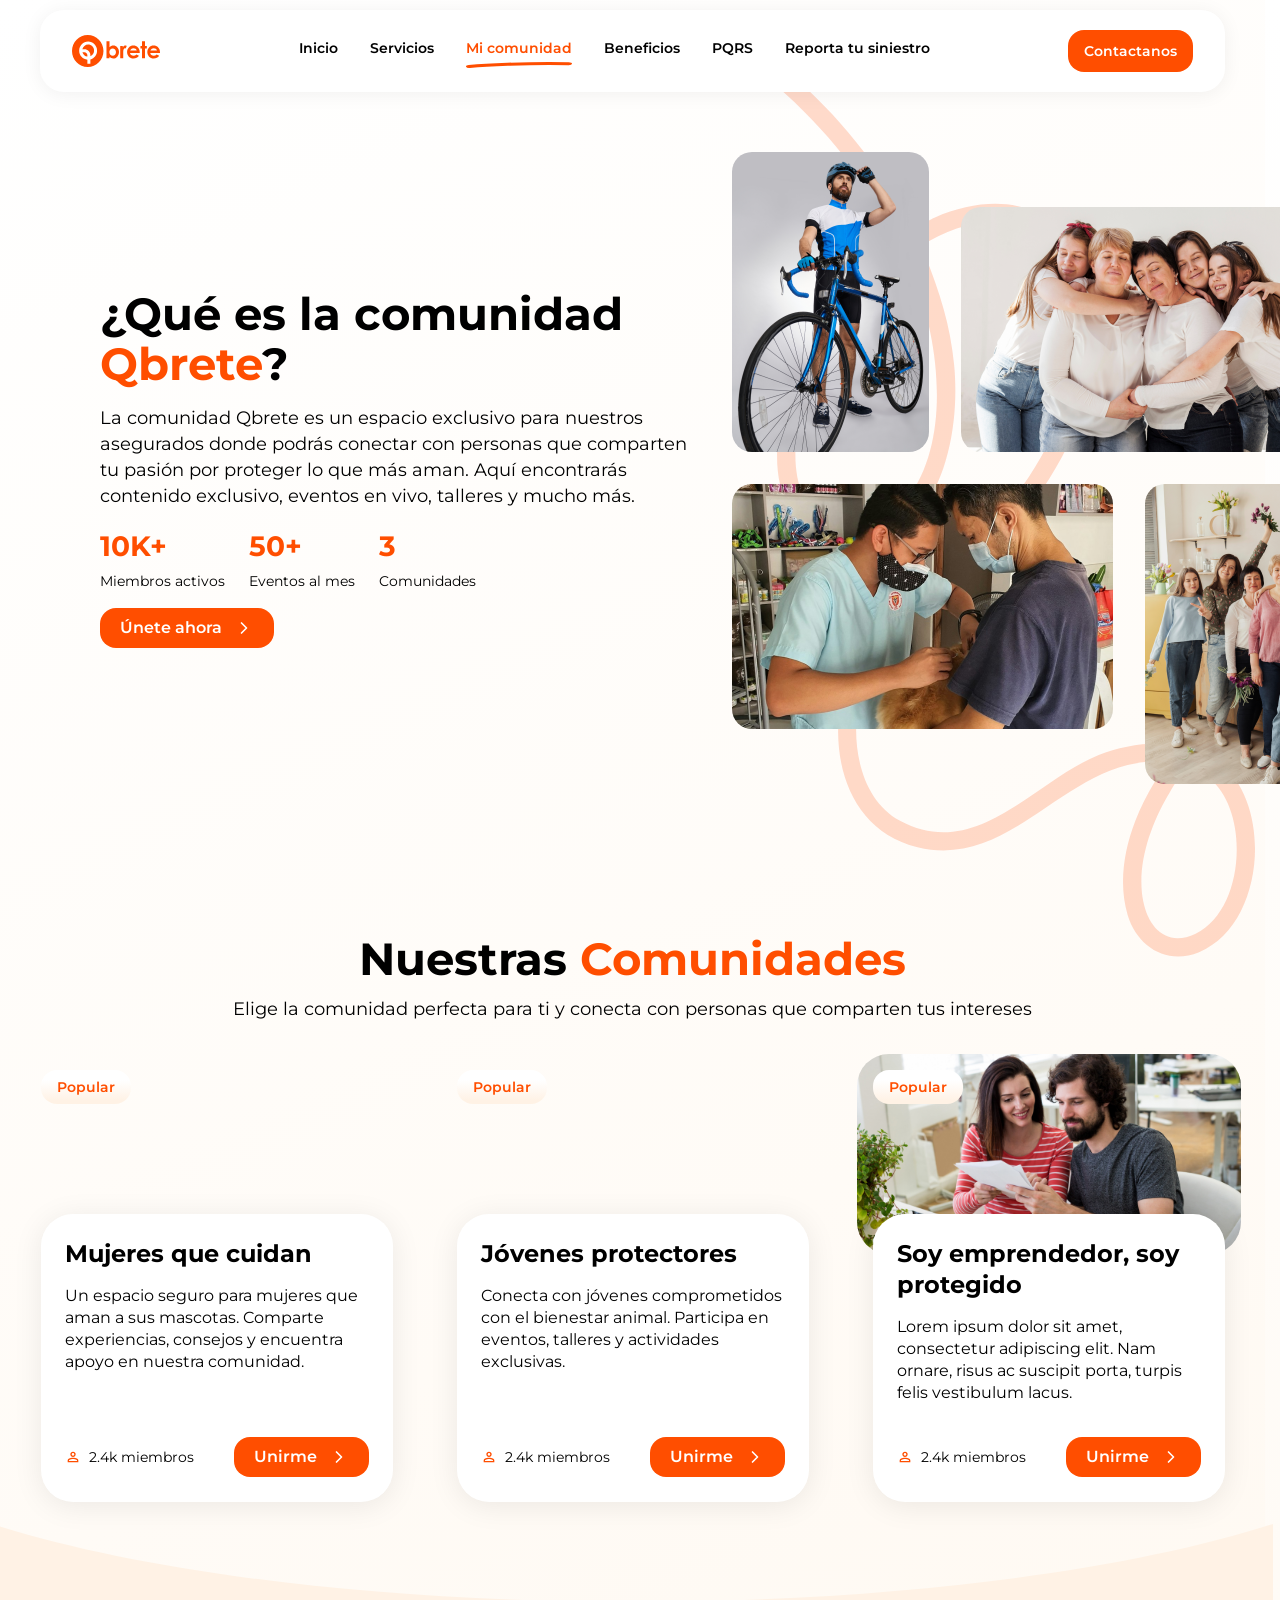
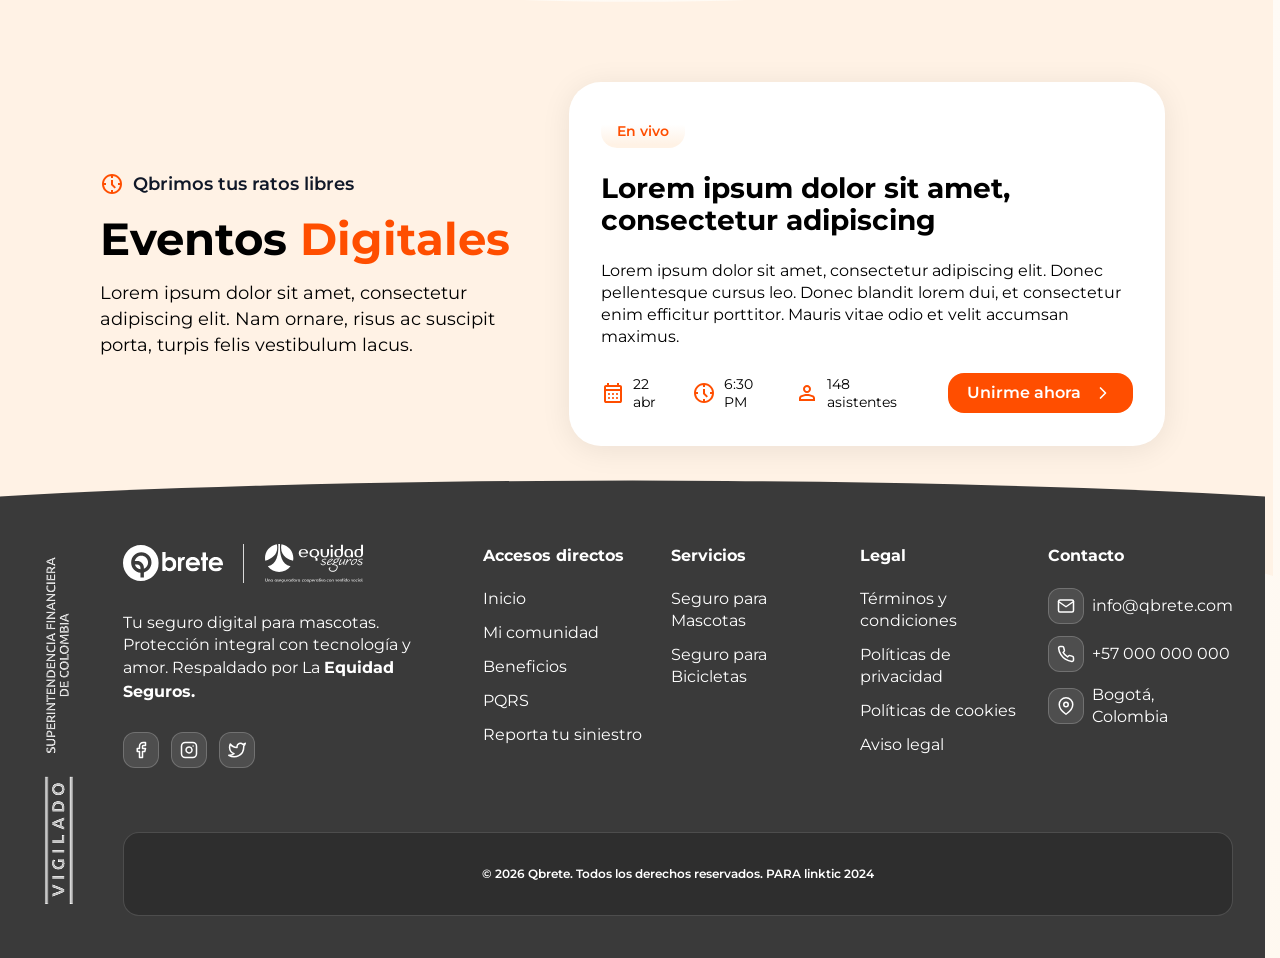
==== comunidad.html @ cbecc46e "Agrega landing Qbrete con componentes reutilizables - Páginas: index, servicios, comunidad con heade" ====
<!DOCTYPE html>
<html lang="es">

<head>
  <meta charset="UTF-8" />
  <meta name="viewport" content="width=device-width, initial-scale=1.0" />
  <title>Mi Comunidad - Qbrete</title>
  <link rel="preconnect" href="https://fonts.googleapis.com" />
  <link rel="preconnect" href="https://fonts.gstatic.com" crossorigin />
  <link
    href="https://fonts.googleapis.com/css2?family=Inter:wght@400;500;600;700&family=Montserrat:wght@400;500;600;700&display=swap"
    rel="stylesheet" />
  <style>
    *,
    *::before,
    *::after {
      margin: 0;
      padding: 0;
      box-sizing: border-box;
    }

    html { scroll-behavior: smooth; }

    body {
      font-family: 'Inter', sans-serif;
      background: linear-gradient(155deg, #ffffff 0%, #fff7ed 100%);
      min-height: 100vh;
      overflow-x: hidden;
    }

    /* ===== PAGE WRAPPER ===== */
    .page-wrapper {
      max-width: 1440px;
      margin: 0 auto;
      padding: 10px 100px;
      position: relative;
    }

    /* ===== DECORATIVE VECTOR ===== */
    .deco-vector {
      position: absolute;
      top: -10px;
      right: 10px;
      width: 479px;
      height: 885px;
      pointer-events: none;
      z-index: 0;
    }

    .deco-vector path {
      fill: #FF4E00;
      fill-opacity: 0.2;
    }

    /* ===== ABOUT SECTION ===== */
    .com-about {
      padding: 50px 0;
    }

    .com-about-inner {
      display: flex;
      align-items: center;
      gap: 44px;
    }

    .com-about-left {
      flex: 0 0 588px;
      display: flex;
      flex-direction: column;
      gap: 16px;
    }

    .com-about-left h1 {
      font-family: 'Century Gothic', 'Montserrat', sans-serif;
      font-size: 45px;
      font-weight: 700;
      line-height: 50px;
      color: #000;
    }

    .com-about-left .com-desc {
      font-family: 'Montserrat', sans-serif;
      font-size: 18px;
      font-weight: 400;
      line-height: 26px;
      color: #000;
    }

    .com-stats {
      display: flex;
      gap: 24px;
      align-items: center;
    }

    .com-stat {
      display: flex;
      flex-direction: column;
      gap: 4px;
    }

    .com-stat-number {
      font-family: 'Montserrat', sans-serif;
      font-size: 28px;
      font-weight: 700;
      line-height: 42px;
      color: #FF4E00;
    }

    .com-stat-label {
      font-family: 'Montserrat', sans-serif;
      font-size: 14px;
      font-weight: 400;
      line-height: 21px;
      color: #000;
    }

    .com-about-left .btn {
      width: fit-content;
    }

    .com-about-right {
      flex: 1;
      display: flex;
      flex-direction: column;
      gap: 32px;
    }

    .com-about-images {
      display: flex;
      flex-direction: column;
      gap: 32px;
    }

    .com-about-images-row {
      display: flex;
      gap: 32px;
      min-height: 300px;
    }

    /* Row 1: imagen horizontal (derecha) alineada abajo */
    .com-about-images-row:nth-child(1) {
      align-items: flex-end;
    }

    /* Row 2: imagen horizontal (izquierda) alineada arriba */
    .com-about-images-row:nth-child(2) {
      align-items: flex-start;
    }

    .com-about-images img {
      border-radius: 20px;
      object-fit: cover;
      display: block;
    }

    .com-about-images img.portrait {
      width: 197px;
      height: 300px;
    }

    .com-about-images img.landscape {
      width: 379px;
      height: 245px;
    }

    .com-about-images img.landscape-2 {
      width: 381px;
      height: 245px;
    }

    .com-about-images img.portrait-2 {
      width: 195px;
      height: 300px;
    }

    /* ===== ANIMACIÓN — com-about (Figma 574:3231) =====
       Entrada en cascada: texto → botón → imágenes en zig-zag.
       Scroll-triggered con IntersectionObserver; respeta prefers-reduced-motion. */
    .com-about-left h1,
    .com-about-left .com-desc,
    .com-about-left .com-stats,
    .com-about-left .com-stat,
    .com-about-left .btn,
    .com-about-images img {
      opacity: 0;
      transform: translateY(24px);
      transition: opacity 0.7s cubic-bezier(0.22, 1, 0.36, 1),
                  transform 0.7s cubic-bezier(0.22, 1, 0.36, 1);
      will-change: opacity, transform;
    }

    .com-stat-number {
      display: inline-block;
      transition: transform 0.3s cubic-bezier(0.34, 1.56, 0.64, 1);
    }

    .com-about.is-visible .com-stat-number.is-counting {
      transform: scale(1);
    }

    .com-about-left .com-stat:hover .com-stat-number {
      transform: scale(1.08);
    }

    .com-about-images img.portrait,
    .com-about-images img.portrait-2 {
      transform: translateY(24px) scale(0.96);
      transition: opacity 0.8s cubic-bezier(0.22, 1, 0.36, 1),
                  transform 0.8s cubic-bezier(0.22, 1, 0.36, 1);
    }

    .com-about-images img.landscape {
      transform: translateX(24px) translateY(12px);
    }

    .com-about-images img.landscape-2 {
      transform: translateX(-24px) translateY(12px);
    }

    .com-about.is-visible .com-about-left h1           { opacity: 1; transform: none; transition-delay: 0.05s; }
    .com-about.is-visible .com-about-left .com-desc    { opacity: 1; transform: none; transition-delay: 0.15s; }
    .com-about.is-visible .com-about-left .com-stats  { opacity: 1; transform: none; transition-delay: 0.30s; }
    .com-about.is-visible .com-about-left .com-stat:nth-child(1) { opacity: 1; transform: none; transition-delay: 0.35s; }
    .com-about.is-visible .com-about-left .com-stat:nth-child(2) { opacity: 1; transform: none; transition-delay: 0.45s; }
    .com-about.is-visible .com-about-left .com-stat:nth-child(3) { opacity: 1; transform: none; transition-delay: 0.55s; }
    .com-about.is-visible .com-about-left .btn        { opacity: 1; transform: none; transition-delay: 0.65s; }

    .com-about.is-visible .com-about-images img.portrait    { opacity: 1; transform: none; transition-delay: 0.30s; }
    .com-about.is-visible .com-about-images img.landscape   { opacity: 1; transform: none; transition-delay: 0.42s; }
    .com-about.is-visible .com-about-images img.landscape-2 { opacity: 1; transform: none; transition-delay: 0.54s; }
    .com-about.is-visible .com-about-images img.portrait-2  { opacity: 1; transform: none; transition-delay: 0.66s; }

    /* Hover sutil sobre las imágenes */
    .com-about-images img {
      transition-property: opacity, transform, box-shadow;
    }

    .com-about.is-visible .com-about-images img:hover {
      transform: translateY(-4px) scale(1.02);
      box-shadow: 0 12px 32px rgba(0, 0, 0, 0.12);
      transition-duration: 0.35s;
    }

    @media (prefers-reduced-motion: reduce) {
      .com-about-left h1,
      .com-about-left .com-desc,
      .com-about-left .com-stats,
      .com-about-left .com-stat,
      .com-about-left .btn,
      .com-about-images img {
        opacity: 1 !important;
        transform: none !important;
        transition: none !important;
      }
    }

    /* ===== COMMUNITIES SECTION ===== */
    .com-communities {
      margin-top: 100px;
    }

    .com-communities-header {
      text-align: center;
      display: flex;
      flex-direction: column;
      align-items: center;
      gap: 12px;
      margin-bottom: 32px;
    }

    .com-communities-header h2 {
      font-family: 'Century Gothic', 'Montserrat', sans-serif;
      font-size: 45px;
      font-weight: 700;
      line-height: 50px;
      color: #000;
    }

    .com-communities-header h2 span {
      display: inline-block;
    }

    .com-communities-header p {
      font-family: 'Montserrat', sans-serif;
      font-size: 18px;
      font-weight: 400;
      line-height: 26px;
      color: #000;
    }

    /* Animación de entrada — header de "Nuestras Comunidades" */
    .com-communities-header h2,
    .com-communities-header p {
      opacity: 0;
      transform: translateY(24px);
      transition:
        opacity 0.75s cubic-bezier(0.22, 1, 0.36, 1),
        transform 0.75s cubic-bezier(0.22, 1, 0.36, 1);
      will-change: opacity, transform;
    }

    .com-communities-header h2 span {
      opacity: 0;
      transform: translateY(8px);
      transition:
        opacity 0.6s cubic-bezier(0.22, 1, 0.36, 1) 0.25s,
        transform 0.6s cubic-bezier(0.22, 1, 0.36, 1) 0.25s;
    }

    .com-communities.is-visible .com-communities-header h2 {
      opacity: 1;
      transform: none;
      transition-delay: 0.05s;
    }

    .com-communities.is-visible .com-communities-header h2 span {
      opacity: 1;
      transform: none;
    }

    .com-communities.is-visible .com-communities-header p {
      opacity: 1;
      transform: none;
      transition-delay: 0.18s;
    }

    @media (prefers-reduced-motion: reduce) {
      .com-communities-header h2,
      .com-communities-header h2 span,
      .com-communities-header p {
        opacity: 1 !important;
        transform: none !important;
        transition: none !important;
      }
    }

    /* === Community Cards — Figma 574:3259 ===
       Card 384×448 con body blanco 352×288 superpuesto 40px sobre la imagen */
    .com-cards-grid {
      display: flex;
      gap: 32px;
      justify-content: center;
    }

    .com-card {
      width: 384px;
      height: 448px;
      display: flex;
      flex-direction: column;
      position: relative;
      opacity: 0;
      transform: translateY(24px);
      transition:
        opacity 0.7s cubic-bezier(0.22, 1, 0.36, 1),
        transform 0.7s cubic-bezier(0.22, 1, 0.36, 1),
        box-shadow 0.3s ease;
      will-change: opacity, transform;
    }

    .com-card.is-visible,
    .com-communities.is-visible .com-card {
      opacity: 1;
      transform: none;
    }

    /* Cascada: el header aparece primero (~0.05s–0.25s), luego las cards */
    .com-communities.is-visible .com-cards-grid > .com-card:nth-child(1) { transition-delay: 0.35s; }
    .com-communities.is-visible .com-cards-grid > .com-card:nth-child(2) { transition-delay: 0.47s; }
    .com-communities.is-visible .com-cards-grid > .com-card:nth-child(3) { transition-delay: 0.59s; }
    .com-communities.is-visible .com-cards-grid > .com-card:nth-child(4) { transition-delay: 0.71s; }

    .com-card:hover {
      transform: translateY(-6px);
      box-shadow: 0 12px 32px rgba(0, 0, 0, 0.10);
    }

    @media (prefers-reduced-motion: reduce) {
      .com-card {
        opacity: 1 !important;
        transform: none !important;
        transition: none !important;
      }
    }

    .com-card-image {
      width: 384px;
      height: 200px;
      border-radius: 32px;
      background-size: cover;
      background-position: center;
      padding: 16px;
      overflow: hidden;
    }

    .com-card-image-top {
      display: flex;
      justify-content: flex-start;
      align-items: flex-start;
    }

    .com-card-chip {
      padding: 8px 16px;
      background: linear-gradient(to top, #FFF2E5 10%, #fff 70%);
      border-radius: 16px;
      font-family: 'Montserrat', sans-serif;
      font-size: 14px;
      font-weight: 600;
      line-height: 18px;
      color: #FF4E00;
    }

    .com-card-body {
      width: 352px;
      height: 288px;
      margin: -40px auto 0;
      background: #fff;
      border-radius: 32px;
      padding: 24px;
      display: flex;
      flex-direction: column;
      gap: 32px;
      justify-content: space-between;
      box-shadow: 0 4px 30px rgba(0, 0, 0, 0.08);
      position: relative;
      z-index: 1;
    }

    .com-card-info {
      display: flex;
      flex-direction: column;
      gap: 16px;
    }

    .com-card-info h3 {
      font-family: 'Century Gothic', 'Montserrat', sans-serif;
      font-size: 24px;
      font-weight: 700;
      line-height: 31px;
      color: #000;
    }

    .com-card-info p {
      font-family: 'Montserrat', sans-serif;
      font-size: 16px;
      font-weight: 400;
      line-height: 22px;
      color: #000;
    }

    .com-card-footer {
      display: flex;
      justify-content: space-between;
      align-items: center;
      gap: 32px;
      height: 42px;
    }

    .com-card-members {
      display: flex;
      align-items: center;
      gap: 8px;
      font-family: 'Montserrat', sans-serif;
      font-size: 14px;
      font-weight: 400;
      color: #000;
    }

    .com-card-members svg {
      width: 18px;
      height: 18px;
      flex-shrink: 0;
    }

    /* ===== EVENTS / TESTIMONIALS ===== */
    .com-events {
      margin-top: 100px;
      position: relative;
      padding: 80px 0 0;
    }

    /* Sin espacio entre Eventos Digitales y Footer (Figma 574:3271 → 574:3307) */
    .footer-wrapper {
      margin-top: 0 !important;
    }

    /* Fondo curvo (lens shape) — Figma 574:3272 boolean subtract
       SVG inline con preserveAspectRatio="none": el path se estira para llenar
       el contenedor manteniendo los arcos cóncavos en top/bottom */
    .com-events-bg {
      position: absolute;
      top: -78px;
      left: 50%;
      transform: translateX(-50%);
      width: 100vw;
      height: calc(100% + 208px);
      display: block;
      z-index: 0;
      pointer-events: none;
    }

    .com-events-bg path {
      fill: #FFF2E5;
    }

    .com-events-inner {
      position: relative;
      z-index: 1;
      display: flex;
      gap: 48px;
      align-items: center;
    }

    .com-events-left {
      flex: 1;
      display: flex;
      flex-direction: column;
      gap: 16px;
    }

    .com-events-badge {
      display: inline-flex;
      align-items: center;
      gap: 9px;
      width: fit-content;
    }

    .com-events-badge svg,
    .com-events-badge img {
      width: 24px;
      height: 24px;
      display: block;
    }

    .com-events-badge span {
      font-family: 'Montserrat', sans-serif;
      font-size: 18px;
      font-weight: 600;
      line-height: 28px;
      color: #101828;
    }

    .com-events-left h2 {
      font-family: 'Century Gothic', 'Montserrat', sans-serif;
      font-size: 45px;
      font-weight: 700;
      line-height: 50px;
      color: #000;
    }

    .com-events-left p {
      font-family: 'Montserrat', sans-serif;
      font-size: 18px;
      font-weight: 400;
      line-height: 26px;
      color: #000;
    }

    .com-events-right {
      flex: 1;
      display: flex;
      justify-content: center;
    }

    .com-event-card {
      width: 596px;
      background: #fff;
      border-radius: 32px;
      padding: 32px;
      display: flex;
      flex-direction: column;
      gap: 24px;
      box-shadow: 0 4px 30px rgba(0, 0, 0, 0.08);
    }

    .com-event-chip {
      display: inline-flex;
      padding: 8px 16px;
      background: linear-gradient(to top, #FFF2E5 10%, #fff 70%);
      border-radius: 16px;
      font-family: 'Montserrat', sans-serif;
      font-size: 14px;
      font-weight: 600;
      color: #FF4E00;
      width: fit-content;
    }

    .com-event-card h3 {
      font-family: 'Montserrat', sans-serif;
      font-size: 28px;
      font-weight: 700;
      line-height: 32px;
      color: #000;
      margin: 0;
    }

    .com-event-card > p {
      font-family: 'Montserrat', sans-serif;
      font-size: 16px;
      font-weight: 400;
      line-height: 22px;
      color: #000;
    }

    .com-event-footer {
      display: flex;
      justify-content: space-between;
      align-items: center;
      gap: 24px;
      height: 42px;
    }

    .com-event-meta {
      display: flex;
      gap: 16px;
      align-items: center;
    }

    .com-event-meta-item {
      display: flex;
      align-items: center;
      gap: 8px;
      font-family: 'Montserrat', sans-serif;
      font-size: 14px;
      font-weight: 400;
      line-height: 18px;
      color: #000;
    }

    .com-event-meta-item svg,
    .com-event-meta-item img {
      width: 24px;
      height: 24px;
      flex-shrink: 0;
      display: block;
    }

    /* ===== RESPONSIVE ===== */
    @media (max-width: 1023px) {
      .page-wrapper { padding: 10px 40px; }

      .com-about-inner {
        flex-direction: column;
        gap: 40px;
      }

      .com-about-left {
        flex: none;
        width: 100%;
      }

      .com-about-left h1 {
        font-size: 36px;
        line-height: 42px;
      }

      .com-about-images img.portrait,
      .com-about-images img.landscape,
      .com-about-images img.landscape-2,
      .com-about-images img.portrait-2 {
        width: auto;
        flex: 1;
        min-width: 0;
      }

      .com-cards-grid {
        flex-wrap: wrap;
      }

      .com-card {
        width: calc(50% - 16px);
      }

      .com-events-inner {
        flex-direction: column;
      }

      .com-event-card { width: 100%; }
    }

    @media (max-width: 767px) {
      .page-wrapper { padding: 10px 16px; }

      .deco-vector { display: none; }

      .com-about-left h1 {
        font-size: 28px;
        line-height: 34px;
      }

      .com-about-left .com-desc {
        font-size: 16px;
        line-height: 24px;
      }

      .com-about-images-row {
        flex-direction: column;
      }

      .com-about-images img.portrait,
      .com-about-images img.landscape,
      .com-about-images img.landscape-2,
      .com-about-images img.portrait-2 {
        width: 100%;
        height: auto;
      }

      .com-stats { flex-direction: column; align-items: flex-start; gap: 16px; }

      .com-communities-header h2 {
        font-size: 28px;
        line-height: 34px;
      }

      .com-cards-grid {
        flex-direction: column;
      }

      .com-card { width: 100%; }

      .com-events { padding: 40px 0; }

      .com-events-left h2 {
        font-size: 28px;
        line-height: 34px;
      }

      .com-event-card h3 {
        font-size: 22px;
        line-height: 28px;
      }

      .com-event-meta {
        flex-direction: column;
        gap: 12px;
        align-items: flex-start;
      }

      .com-event-footer {
        flex-direction: column;
        gap: 16px;
        align-items: flex-start;
      }
    }
  </style>
  <link rel="stylesheet" href="assets/css/header.css" />
  <link rel="stylesheet" href="assets/css/button.css" />
  <link rel="stylesheet" href="assets/css/community-card.css" />
  <link rel="stylesheet" href="assets/css/footer.css" />
</head>

<body>
  <!-- HEADER (global component) -->
  <div id="header-root"></div>
  <script src="assets/js/header.js"></script>

  <div class="page-wrapper">
    <img src="assets/images/decorative/deco-right.svg" class="deco-vector" alt="" aria-hidden="true" />

    <!-- ABOUT SECTION -->
    <section class="com-about">
      <div class="com-about-inner">
        <div class="com-about-left">
          <h1>¿Qué es la comunidad <span style="color:#FF4E00">Qbrete</span>?</h1>
          <p class="com-desc">La comunidad Qbrete es un espacio exclusivo para nuestros asegurados donde podrás conectar con personas que comparten tu pasión por proteger lo que más aman. Aquí encontrarás contenido exclusivo, eventos en vivo, talleres y mucho más.</p>
          <div class="com-stats">
            <div class="com-stat">
              <span class="com-stat-number">10K+</span>
              <span class="com-stat-label">Miembros activos</span>
            </div>
            <div class="com-stat">
              <span class="com-stat-number">50+</span>
              <span class="com-stat-label">Eventos al mes</span>
            </div>
            <div class="com-stat">
              <span class="com-stat-number">3</span>
              <span class="com-stat-label">Comunidades</span>
            </div>
          </div>
          <a href="#" class="btn btn--primary">Únete ahora <svg width="20" height="20" viewBox="0 0 20 20" fill="none"><path d="M7.5 15L12.5 10L7.5 5" stroke="currentColor" stroke-width="1.667" stroke-linecap="round" stroke-linejoin="round"/></svg></a>
        </div>
        <div class="com-about-right">
          <div class="com-about-images">
            <div class="com-about-images-row">
              <img src="assets/images/community/community-1.png" alt="Comunidad Qbrete" class="portrait" />
              <img src="assets/images/community/community-2.png" alt="Comunidad Qbrete" class="landscape" />
            </div>
            <div class="com-about-images-row">
              <img src="assets/images/community/community-3.png" alt="Comunidad Qbrete" class="landscape-2" />
              <img src="assets/images/community/community-4.png" alt="Comunidad Qbrete" class="portrait-2" />
            </div>
          </div>
        </div>
      </div>
    </section>

    <!-- NUESTRAS COMUNIDADES -->
    <section class="com-communities">
      <div class="com-communities-header">
        <h2>Nuestras <span style="color:#FF4E00">Comunidades</span></h2>
        <p>Elige la comunidad perfecta para ti y conecta con personas que comparten tus intereses</p>
      </div>
      <div class="com-cards-grid">
        <div class="com-card">
          <div class="com-card-image" style="background-image: url('assets/images/community/community-mujeres.png')">
            <div class="com-card-image-top">
              <span class="com-card-chip">Popular</span>
            </div>
          </div>
          <div class="com-card-body">
            <div class="com-card-info">
              <h3>Mujeres que cuidan</h3>
              <p>Un espacio seguro para mujeres que aman a sus mascotas. Comparte experiencias, consejos y encuentra apoyo en nuestra comunidad.</p>
            </div>
            <div class="com-card-footer">
              <span class="com-card-members"><svg width="24" height="24" viewBox="0 0 24 24" fill="none"><path d="M17 21v-2a4 4 0 00-4-4H5a4 4 0 00-4 4v2" stroke="#000" stroke-width="2" stroke-linecap="round" stroke-linejoin="round"/><circle cx="9" cy="7" r="4" stroke="#000" stroke-width="2"/><path d="M23 21v-2a4 4 0 00-3-3.87" stroke="#000" stroke-width="2" stroke-linecap="round" stroke-linejoin="round"/><path d="M16 3.13a4 4 0 010 7.75" stroke="#000" stroke-width="2" stroke-linecap="round" stroke-linejoin="round"/></svg>2.4k miembros</span>
              <a href="#" class="btn btn--primary">Unirme <svg width="20" height="20" viewBox="0 0 20 20" fill="none"><path d="M7.5 15L12.5 10L7.5 5" stroke="currentColor" stroke-width="1.667" stroke-linecap="round" stroke-linejoin="round"/></svg></a>
            </div>
          </div>
        </div>
        <div class="com-card">
          <div class="com-card-image" style="background-image: url('assets/images/community/community-jovenes.png')">
            <div class="com-card-image-top">
              <span class="com-card-chip">Popular</span>
            </div>
          </div>
          <div class="com-card-body">
            <div class="com-card-info">
              <h3>Jóvenes sobre ruedas</h3>
              <p>Lorem ipsum dolor sit amet, consectetur adipiscing elit. Nam ornare, risus ac suscipit porta, turpis felis vestibulum lacus.</p>
            </div>
            <div class="com-card-footer">
              <span class="com-card-members"><svg width="24" height="24" viewBox="0 0 24 24" fill="none"><path d="M17 21v-2a4 4 0 00-4-4H5a4 4 0 00-4 4v2" stroke="#000" stroke-width="2" stroke-linecap="round" stroke-linejoin="round"/><circle cx="9" cy="7" r="4" stroke="#000" stroke-width="2"/><path d="M23 21v-2a4 4 0 00-3-3.87" stroke="#000" stroke-width="2" stroke-linecap="round" stroke-linejoin="round"/><path d="M16 3.13a4 4 0 010 7.75" stroke="#000" stroke-width="2" stroke-linecap="round" stroke-linejoin="round"/></svg>2.4k miembros</span>
              <a href="#" class="btn btn--primary">Unirme <svg width="20" height="20" viewBox="0 0 20 20" fill="none"><path d="M7.5 15L12.5 10L7.5 5" stroke="currentColor" stroke-width="1.667" stroke-linecap="round" stroke-linejoin="round"/></svg></a>
            </div>
          </div>
        </div>
        <div class="com-card">
          <div class="com-card-image" style="background-image: url('assets/images/community/community-emprendedor.png')">
            <div class="com-card-image-top">
              <span class="com-card-chip">Popular</span>
            </div>
          </div>
          <div class="com-card-body">
            <div class="com-card-info">
              <h3>Soy emprendedor, soy protegido</h3>
              <p>Lorem ipsum dolor sit amet, consectetur adipiscing elit. Nam ornare, risus ac suscipit porta, turpis felis vestibulum lacus.</p>
            </div>
            <div class="com-card-footer">
              <span class="com-card-members"><svg width="24" height="24" viewBox="0 0 24 24" fill="none"><path d="M17 21v-2a4 4 0 00-4-4H5a4 4 0 00-4 4v2" stroke="#000" stroke-width="2" stroke-linecap="round" stroke-linejoin="round"/><circle cx="9" cy="7" r="4" stroke="#000" stroke-width="2"/><path d="M23 21v-2a4 4 0 00-3-3.87" stroke="#000" stroke-width="2" stroke-linecap="round" stroke-linejoin="round"/><path d="M16 3.13a4 4 0 010 7.75" stroke="#000" stroke-width="2" stroke-linecap="round" stroke-linejoin="round"/></svg>2.4k miembros</span>
              <a href="#" class="btn btn--primary">Unirme <svg width="20" height="20" viewBox="0 0 20 20" fill="none"><path d="M7.5 15L12.5 10L7.5 5" stroke="currentColor" stroke-width="1.667" stroke-linecap="round" stroke-linejoin="round"/></svg></a>
            </div>
          </div>
        </div>
      </div>
    </section>

    <!-- EVENTOS DIGITALES -->
    <section class="com-events">
      <svg class="com-events-bg" viewBox="0 0 1440 732" preserveAspectRatio="none" aria-hidden="true">
        <path d="M1440 732.001C1273.94 678.879 1013 644.643 719.551 644.643C426.632 644.643 166.097 678.756 0 731.714V0.286133C166.097 53.2442 426.631 87.3584 719.551 87.3584C1013 87.3584 1273.94 53.1217 1440 0V732.001Z" fill="#FFF2E5"/>
      </svg>
      <div class="com-events-inner">
        <div class="com-events-left">
          <div class="com-events-badge">
            <img src="assets/images/community/badge-icon.svg" alt="" />
            <span>Qbrimos tus ratos libres</span>
          </div>
          <h2>Eventos <span style="color:#FF4E00">Digitales</span></h2>
          <p>Lorem ipsum dolor sit amet, consectetur adipiscing elit. Nam ornare, risus ac suscipit porta, turpis felis vestibulum lacus.</p>
        </div>
        <div class="com-events-right">
          <div class="com-event-card">
            <span class="com-event-chip">En vivo</span>
            <h3>Lorem ipsum dolor sit amet, consectetur adipiscing</h3>
            <p>Lorem ipsum dolor sit amet, consectetur adipiscing elit. Donec pellentesque cursus leo. Donec blandit lorem dui, et consectetur enim efficitur porttitor. Mauris vitae odio et velit accumsan maximus.</p>
            <div class="com-event-footer">
              <div class="com-event-meta">
                <div class="com-event-meta-item">
                  <img src="assets/images/community/icon-date.svg" alt="" />
                  <span>22 abr</span>
                </div>
                <div class="com-event-meta-item">
                  <img src="assets/images/community/icon-time.svg" alt="" />
                  <span>6:30 PM</span>
                </div>
                <div class="com-event-meta-item">
                  <img src="assets/images/community/icon-attendance.svg" alt="" />
                  <span>148 asistentes</span>
                </div>
              </div>
              <a href="#" class="btn btn--primary">Unirme ahora <svg width="20" height="20" viewBox="0 0 20 20" fill="none"><path d="M7.5 15L12.5 10L7.5 5" stroke="currentColor" stroke-width="1.667" stroke-linecap="round" stroke-linejoin="round"/></svg></a>
            </div>
          </div>
        </div>
      </div>
    </section>

  </div>

  <!-- FOOTER -->
  <div class="footer-wrapper">
    <svg class="footer-curve" viewBox="0 0 1440 100" preserveAspectRatio="none" fill="#3A3A3A">
      <ellipse cx="720" cy="100" rx="1089" ry="72" />
    </svg>
    <footer class="footer">
      <div class="footer-inner">
        <div class="footer-vigilado">
          <img src="assets/images/footer/vigilado.png" alt="Vigilado Superintendencia Financiera" />
        </div>
        <div class="footer-top">
          <div class="footer-brand">
            <div class="brand-logos">
              <img src="assets/logos/logo-qbrete-white.svg" alt="Qbrete" class="brand-logo" />
              <span class="brand-divider" aria-hidden="true"></span>
              <img src="assets/images/footer/capa-1.svg" alt="La Equidad Seguros" class="brand-logo-partner" />
            </div>
            <p class="brand-desc">Tu seguro digital para mascotas. Protección integral con tecnología y amor. Respaldado por La <strong>Equidad Seguros.</strong></p>
            <div class="footer-socials">
              <a href="#" class="footer-social" aria-label="Facebook"><svg viewBox="0 0 24 24" fill="none" stroke="currentColor" stroke-width="2" stroke-linecap="round" stroke-linejoin="round"><path d="M18 2h-3a5 5 0 0 0-5 5v3H7v4h3v8h4v-8h3l1-4h-4V7a1 1 0 0 1 1-1h3z" /></svg></a>
              <a href="#" class="footer-social" aria-label="Instagram"><svg viewBox="0 0 24 24" fill="none" stroke="currentColor" stroke-width="2" stroke-linecap="round" stroke-linejoin="round"><rect x="2" y="2" width="20" height="20" rx="5" /><path d="M16 11.37A4 4 0 1 1 12.63 8 4 4 0 0 1 16 11.37z" /><line x1="17.5" y1="6.5" x2="17.51" y2="6.5" /></svg></a>
              <a href="#" class="footer-social" aria-label="Twitter"><svg viewBox="0 0 24 24" fill="none" stroke="currentColor" stroke-width="2" stroke-linecap="round" stroke-linejoin="round"><path d="M23 3a10.9 10.9 0 0 1-3.14 1.53 4.48 4.48 0 0 0-7.86 3v1A10.66 10.66 0 0 1 3 4s-4 9 5 13a11.64 11.64 0 0 1-7 2c9 5 20 0 20-11.5a4.5 4.5 0 0 0-.08-.83A7.72 7.72 0 0 0 23 3z" /></svg></a>
            </div>
          </div>
          <div class="footer-columns">
            <div class="footer-col">
              <div class="col-title">Accesos directos</div>
              <div class="col-links">
                <a href="index.html" class="col-link">Inicio</a>
                <a href="comunidad.html" class="col-link">Mi comunidad</a>
                <a href="#" class="col-link">Beneficios</a>
                <a href="#" class="col-link">PQRS</a>
                <a href="#" class="col-link">Reporta tu siniestro</a>
              </div>
            </div>
            <div class="footer-col">
              <div class="col-title">Servicios</div>
              <div class="col-links">
                <a href="servicios.html" class="col-link">Seguro para Mascotas</a>
                <a href="servicios.html" class="col-link">Seguro para Bicicletas</a>
              </div>
            </div>
            <div class="footer-col">
              <div class="col-title">Legal</div>
              <div class="col-links">
                <a href="#" class="col-link">Términos y condiciones</a>
                <a href="#" class="col-link">Políticas de privacidad</a>
                <a href="#" class="col-link">Políticas de cookies</a>
                <a href="#" class="col-link">Aviso legal</a>
              </div>
            </div>
            <div class="footer-col">
              <div class="col-title">Contacto</div>
              <div class="col-links">
                <div class="footer-contact-item">
                  <div class="footer-contact-icon"><svg viewBox="0 0 24 24" fill="none" stroke="#fff" stroke-width="2" stroke-linecap="round" stroke-linejoin="round"><path d="M4 4h16c1.1 0 2 .9 2 2v12c0 1.1-.9 2-2 2H4c-1.1 0-2-.9-2-2V6c0-1.1.9-2 2-2z" /><polyline points="22,6 12,13 2,6" /></svg></div>
                  <a href="mailto:info@qbrete.com" class="col-link">info@qbrete.com</a>
                </div>
                <div class="footer-contact-item">
                  <div class="footer-contact-icon"><svg viewBox="0 0 24 24" fill="none" stroke="#fff" stroke-width="2" stroke-linecap="round" stroke-linejoin="round"><path d="M22 16.92v3a2 2 0 0 1-2.18 2 19.79 19.79 0 0 1-8.63-3.07 19.5 19.5 0 0 1-6-6 19.79 19.79 0 0 1-3.07-8.67A2 2 0 0 1 4.11 2h3a2 2 0 0 1 2 1.72 12.84 12.84 0 0 0 .7 2.81 2 2 0 0 1-.45 2.11L8.09 9.91a16 16 0 0 0 6 6l1.27-1.27a2 2 0 0 1 2.11-.45 12.84 12.84 0 0 0 2.81.7A2 2 0 0 1 22 16.92z" /></svg></div>
                  <a href="tel:+570000000000" class="col-link">+57 000 000 000</a>
                </div>
                <div class="footer-contact-item">
                  <div class="footer-contact-icon"><svg viewBox="0 0 24 24" fill="none" stroke="#fff" stroke-width="2" stroke-linecap="round" stroke-linejoin="round"><path d="M21 10c0 7-9 13-9 13s-9-6-9-13a9 9 0 0 1 18 0z" /><circle cx="12" cy="10" r="3" /></svg></div>
                  <span class="col-link">Bogotá, Colombia</span>
                </div>
              </div>
            </div>
          </div>
        </div>
        <div class="footer-bottom">
          <p class="footer-copyright">&copy; 2026 Qbrete. Todos los derechos reservados. PARA linktic 2024</p>
        </div>
      </div>
    </footer>
  </div>
  <script src="assets/js/community-card.js"></script>
  <script>
    // Render de Community Cards desde datos (Figma 574:3259)
    if (window.CommunityCard) {
      CommunityCard.render('.com-cards-grid', [
        {
          image: 'assets/images/community/community-mujeres.png',
          title: 'Mujeres que cuidan',
          description: 'Un espacio seguro para mujeres que aman a sus mascotas. Comparte experiencias, consejos y encuentra apoyo en nuestra comunidad.',
          chip: 'Popular',
          members: '2.4k miembros',
          ctaLabel: 'Unirme',
          ctaHref: '#'
        },
        {
          image: 'assets/images/community/community-jovenes.png',
          title: 'Jóvenes protectores',
          description: 'Conecta con jóvenes comprometidos con el bienestar animal. Participa en eventos, talleres y actividades exclusivas.',
          chip: 'Popular',
          members: '2.4k miembros',
          ctaLabel: 'Unirme',
          ctaHref: '#'
        },
        {
          image: 'assets/images/community/community-emprendedor.png',
          title: 'Soy emprendedor, soy protegido',
          description: 'Lorem ipsum dolor sit amet, consectetur adipiscing elit. Nam ornare, risus ac suscipit porta, turpis felis vestibulum lacus.',
          chip: 'Popular',
          members: '2.4k miembros',
          ctaLabel: 'Unirme',
          ctaHref: '#'
        }
      ]);
    }
  </script>
  <script src="assets/js/main.js"></script>
  <script>
    // Animación de entrada para la sección "¿Qué es la comunidad Qbrete?"
    (function () {
      var section = document.querySelector('.com-about');
      if (!section) return;
      if (window.matchMedia('(prefers-reduced-motion: reduce)').matches) {
        section.classList.add('is-visible');
        return;
      }
      var io = new IntersectionObserver(function (entries) {
        entries.forEach(function (e) {
          if (e.isIntersecting) {
            section.classList.add('is-visible');
            startCountUp();
            io.unobserve(section);
          }
        });
      }, { threshold: 0.2, rootMargin: '0px 0px -80px 0px' });
      io.observe(section);

      function startCountUp() {
        var nums = section.querySelectorAll('.com-stat-number');
        nums.forEach(function (el, i) {
          var text = el.textContent.trim();
          var match = text.match(/^(\d+)(.*)$/);
          if (!match) return;
          var target = parseInt(match[1], 10);
          var suffix = match[2];
          var duration = 1400;
          var delay = 550 + i * 100;
          setTimeout(function () {
            var start = performance.now();
            el.classList.add('is-counting');
            function tick(now) {
              var t = Math.min((now - start) / duration, 1);
              var eased = 1 - Math.pow(1 - t, 3);
              el.textContent = Math.round(eased * target) + suffix;
              if (t < 1) requestAnimationFrame(tick);
              else el.textContent = target + suffix;
            }
            requestAnimationFrame(tick);
          }, delay);
        });
      }
    })();

    // Reveal del header + cards de "Nuestras Comunidades"
    (function () {
      var comSection = document.querySelector('.com-communities');
      var grid = document.querySelector('.com-cards-grid');
      if (!comSection) return;

      function revealCards() {
        if (!grid) return;
        grid.querySelectorAll('.community-card, .com-card').forEach(function (card) {
          card.classList.add('is-visible');
        });
      }

      if (window.matchMedia('(prefers-reduced-motion: reduce)').matches) {
        comSection.classList.add('is-visible');
        revealCards();
        return;
      }

      var sectionObs = new IntersectionObserver(function (entries) {
        entries.forEach(function (e) {
          if (e.isIntersecting) {
            comSection.classList.add('is-visible');
            // Asegura que las cards tengan is-visible (por si se renderizan después)
            setTimeout(revealCards, 50);
            sectionObs.unobserve(comSection);
          }
        });
      }, { threshold: 0.15, rootMargin: '0px 0px -60px 0px' });
      sectionObs.observe(comSection);

      // Si las cards se generan dinámicamente después de que la sección ya es visible
      if (grid) {
        var mo = new MutationObserver(function () {
          if (comSection.classList.contains('is-visible')) {
            revealCards();
          }
        });
        mo.observe(grid, { childList: true });
      }
    })();

  </script>
</body>

</html>
---- assets/css/header.css ----
/* ===== HEADER — Componente transversal ===== */
/* Selectores con #header-root para alta especificidad y aislamiento total */

html {
  scrollbar-gutter: stable;
}

#header-root {
  position: sticky;
  top: 0;
  z-index: 100;
  padding: 10px 80px 0;
  max-width: 1440px;
  margin: 0 auto;
  width: 100%;
  box-sizing: border-box;
  font-size: 16px;
  line-height: 1.4;
}

#header-root .header {
  display: flex;
  align-items: center;
  justify-content: space-between;
  background: #ffffff;
  border-radius: 24px;
  padding: 0 32px;
  height: 82px;
  max-height: 82px;
  overflow: hidden;
  box-shadow: 0 2px 20px rgba(0, 0, 0, 0.06);
  transition: height 0.3s ease, max-height 0.3s ease, box-shadow 0.3s ease, background 0.3s ease;
  font-family: 'Montserrat', sans-serif;
  font-size: 16px;
  line-height: 1.4;
  box-sizing: border-box;
}

/* Scroll state — glassmorphism, same height */
#header-root .header.is-scrolled {
  background: rgba(255, 255, 255, 0.92);
  backdrop-filter: blur(20px);
  -webkit-backdrop-filter: blur(20px);
  box-shadow: 0 4px 24px rgba(0, 0, 0, 0.10);
}

/* Logo */
#header-root .header .logo {
  flex-shrink: 0;
  display: flex;
  align-items: center;
}

#header-root .header .logo img {
  width: 88px;
  height: 32px;
  display: block;
}

/* Navigation */
#header-root .header nav {
  flex: 1;
  display: flex;
  justify-content: center;
  align-items: center;
  margin: 0 24px;
  overflow: hidden;
}

#header-root .header nav .nav-links {
  display: inline-flex;
  align-items: center;
  gap: 32px;
  padding: 14px 24px 8px;
}

#header-root .header nav a {
  font-family: 'Montserrat', sans-serif;
  font-size: 16px;
  font-weight: 600;
  line-height: 1.2;
  color: #000;
  text-decoration: none;
  white-space: nowrap;
  flex-shrink: 0;
  transition: color 0.2s ease;
}

#header-root .header nav a .nav-label {
  position: relative;
  display: inline-block;
  padding-bottom: 11px;
}

#header-root .header nav a .nav-label .nav-underline {
  position: absolute;
  left: 0;
  bottom: 0;
  width: 100%;
  height: 6px;
  overflow: visible;
}

#header-root .header nav a .nav-label .nav-underline path {
  stroke-dasharray: 60;
  stroke-dashoffset: 60;
  transition: stroke-dashoffset 0.5s cubic-bezier(0.42, 0, 0.58, 1);
}

#header-root .header nav a:hover .nav-label .nav-underline path,
#header-root .header nav a.active .nav-label .nav-underline path {
  stroke-dashoffset: 0;
}

#header-root .header nav a.active {
  color: #FF4E00;
}

#header-root .header nav a:hover {
  color: #FF4E00;
}

/* CTA Button — header layout overrides (base styles come from button.css) */
#header-root .header .btn {
  flex-shrink: 0;
  min-width: 98px;
  height: 42px;
  padding: 0 20px;
  line-height: 1;
  white-space: nowrap;
}

/* Hamburger button */
#header-root .hamburger-btn {
  display: none;
  width: 44px;
  height: 44px;
  align-items: center;
  justify-content: center;
  background: none;
  border: none;
  cursor: pointer;
  padding: 0;
  z-index: 101;
  flex-shrink: 0;
}

/* ---- Mobile Nav Overlay ---- */
#header-root .mobile-nav {
  position: fixed;
  top: 0;
  left: 0;
  right: 0;
  bottom: 0;
  background: rgba(255, 255, 255, 0.98);
  backdrop-filter: blur(12px);
  -webkit-backdrop-filter: blur(12px);
  z-index: 200;
  display: flex;
  flex-direction: column;
  align-items: center;
  justify-content: center;
  gap: 28px;
  transform: translateY(-100%);
  transition: transform 0.4s cubic-bezier(0.16, 1, 0.3, 1);
  visibility: hidden;
  overflow: auto;
}

#header-root .mobile-nav.is-open {
  transform: translateY(0);
  visibility: visible;
}

#header-root .mobile-nav a {
  font-family: 'Montserrat', sans-serif;
  font-size: 22px;
  font-weight: 600;
  color: #000;
  text-decoration: none;
  transition: color 0.2s;
  white-space: nowrap;
}

#header-root .mobile-nav a:hover {
  color: #FF4E00;
}

#header-root .mobile-nav a.active {
  color: #FF4E00;
}

#header-root .mobile-nav .btn {
  margin-top: 12px;
  font-size: 18px;
  padding: 0 32px;
  height: 48px;
}

#header-root .mobile-nav-close {
  position: absolute;
  top: 20px;
  right: 20px;
  width: 44px;
  height: 44px;
  display: flex;
  align-items: center;
  justify-content: center;
  background: none;
  border: none;
  cursor: pointer;
}

/* ==============================
   Responsive Breakpoints
   ============================== */

/* Large desktop → standard desktop (≤1439px) */
@media (max-width: 1439px) {
  #header-root {
    padding: 10px 40px 0;
  }

  #header-root .header nav {
    gap: 20px;
    margin: 0 16px;
  }

  #header-root .header nav a {
    font-size: 14px;
  }

  #header-root .header .btn {
    font-size: 14px;
    padding: 0 16px;
  }
}

/* Intermediate — cramped range (≤1199px) */
@media (max-width: 1199px) {
  #header-root {
    padding: 10px 28px 0;
  }

  #header-root .header {
    padding: 0 24px;
  }

  #header-root .header nav {
    gap: 12px;
    margin: 0 12px;
  }

  #header-root .header nav a {
    font-size: 13px;
  }

  #header-root .header .btn {
    font-size: 13px;
    min-width: 90px;
    height: 38px;
    padding: 0 14px;
  }
}

/* Tablet portrait — hamburger mode (≤1023px) */
@media (max-width: 1023px) {
  #header-root {
    padding: 10px 24px 0;
  }

  #header-root .header {
    height: 64px;
    max-height: 64px;
    padding: 0 20px;
  }

  #header-root .header nav {
    display: none;
  }

  /* Hide desktop CTA — mobile nav has its own */
  #header-root .header .btn {
    display: none;
  }

  #header-root .hamburger-btn {
    display: flex;
  }

  /* Scrolled state for tablet */
  #header-root .header.is-scrolled {
    height: 56px;
    max-height: 56px;
  }
}

/* Mobile (≤767px) */
@media (max-width: 767px) {
  #header-root {
    padding: 8px 16px 0;
  }

  #header-root .header {
    height: 56px;
    max-height: 56px;
    padding: 0 16px;
    border-radius: 16px;
  }

  /* Scale logo for small screens */
  #header-root .header .logo img {
    width: 76px;
    height: auto;
  }

  #header-root .header.is-scrolled {
    height: 50px;
    max-height: 50px;
  }

  #header-root .mobile-nav a {
    font-size: 20px;
  }

  #header-root .mobile-nav .btn {
    font-size: 16px;
    padding: 0 28px;
    height: 44px;
  }

  #header-root .mobile-nav-close {
    top: 14px;
    right: 14px;
  }
}
---- assets/css/button.css ----
/* ==========================================
   QBRETE — Button Component
   Estilos provenientes del Storybook oficial
   (Storybook_1.5_qb_ht_lin/qbrete-design-system.html)
   ========================================== */

:root {
  /* --- Colores --- */
  --blanco: #FFFFFF;
  --orange-main: #FF4E00;
  --orange-dark: #CC3E00;
  --orange-darker: #992F00;
  --gray-lightest: #F9F9F9;
  --gray-light: #D1D1D1;
  --gray-30: #A8A7A7;
  --gray-50: #808081;

  /* --- Tipografía de botón --- */
  --font-boton: 600 16px/1.13 'Montserrat', sans-serif;
  --font-boton-3: 600 14px/1.14 'Montserrat', sans-serif;
  --font-boton-regular: 500 16px/1.13 'Montserrat', sans-serif;

  /* --- Espaciado y radios --- */
  --space-4: 12px;
  --radius-lg: 12px;
  --radius-xl: 16px;
  --stroke-1: 1px;

  /* --- Sombras --- */
  --shadow-light-1: 12px 12px 45px 0px rgba(168, 168, 168, 0.15);
}

/* ========== BASE (Storybook .qb-btn) ========== */
.qb-btn,
.btn {
  display: inline-flex;
  align-items: center;
  justify-content: center;
  gap: var(--space-4);
  font: var(--font-boton);
  border-radius: var(--radius-xl);
  padding: 10px 20px;
  cursor: pointer;
  transition: all 0.2s;
  border: none;
  text-decoration: none;
  white-space: nowrap;
  -webkit-appearance: none;
  appearance: none;
}

/* Tamaño small — Storybook .qb-btn-s */
.qb-btn-s,
.btn--sm {
  font: var(--font-boton-3);
  padding: 8px 20px;
  border-radius: var(--radius-lg);
}

/* ========== PRIMARY — Storybook .qb-btn-primary ========== */
.qb-btn-primary,
.btn--primary {
  background: var(--orange-main);
  color: var(--blanco);
}

.qb-btn-primary:hover,
.btn--primary:hover {
  background: var(--orange-dark);
  box-shadow: var(--shadow-light-1);
}

.qb-btn-primary.pressed,
.qb-btn-primary:active,
.btn--primary.pressed,
.btn--primary:active {
  background: var(--orange-darker);
}

.qb-btn-primary.disabled,
.qb-btn-primary:disabled,
.btn--primary.disabled,
.btn--primary:disabled {
  background: var(--gray-30);
  color: var(--gray-50);
  cursor: not-allowed;
}

/* ========== SECONDARY — Storybook .qb-btn-secondary ========== */
.qb-btn-secondary,
.btn--secondary {
  background: var(--blanco);
  color: var(--orange-main);
  border: var(--stroke-1) solid var(--orange-main);
}

.qb-btn-secondary:hover,
.btn--secondary:hover {
  background: var(--blanco);
  color: var(--orange-dark);
  border-color: var(--orange-dark);
  box-shadow: var(--shadow-light-1);
}

.qb-btn-secondary.disabled,
.qb-btn-secondary:disabled,
.btn--secondary.disabled,
.btn--secondary:disabled {
  background: var(--gray-lightest);
  color: var(--gray-50);
  border-color: var(--gray-30);
  cursor: not-allowed;
}

/* ========== TERTIARY — Sistema de Diseño Qbrete (27870:12661) ==========
   Size M: 44h, padding 12/20, radius 16, gap 8
   Size S: 34h, padding 8/16, radius 12, gap 8
   Font: 16px Montserrat SemiBold
   Default: border 1px #FF4E00, color #FF4E00, bg transparent
   Hover:   border 1px #CC3E00, color #CC3E00, bg #FFFFFF
   Pressed: border 1px #992F00, color #992F00, bg transparent
   Disable: border 1px #A8A7A7, color #A8A7A7, bg #FFFFFF
=====================================================================*/
.qb-btn-tertiary,
.btn--tertiary,
.btn--outline {
  height: 44px;
  padding: 12px 20px;
  gap: 8px;
  border-radius: 16px;
  font: 600 16px/18px 'Montserrat', sans-serif;
  background: transparent;
  color: var(--orange-main);
  border: var(--stroke-1) solid var(--orange-main);
}

.qb-btn-tertiary:hover,
.btn--tertiary:hover,
.btn--outline:hover {
  background: var(--blanco);
  color: var(--orange-dark);
  border-color: var(--orange-dark);
}

.qb-btn-tertiary.pressed,
.qb-btn-tertiary:active,
.btn--tertiary.pressed,
.btn--tertiary:active,
.btn--outline.pressed,
.btn--outline:active {
  background: transparent;
  color: var(--orange-darker);
  border-color: var(--orange-darker);
}

.qb-btn-tertiary.disabled,
.qb-btn-tertiary:disabled,
.btn--tertiary.disabled,
.btn--tertiary:disabled,
.btn--outline.disabled,
.btn--outline:disabled {
  background: var(--blanco);
  color: var(--gray-30);
  border-color: var(--gray-30);
  cursor: not-allowed;
}

/* Size S — 34h, padding 8/16, radius 12 */
.qb-btn-tertiary.qb-btn-s,
.btn--tertiary.btn--sm,
.btn--outline.btn--sm {
  height: 34px;
  padding: 8px 16px;
  border-radius: 12px;
}

/* ========== SHADOW / GHOST — Storybook .qb-btn-shadow ========== */
.qb-btn-shadow,
.btn--ghost {
  background: transparent;
  color: var(--orange-dark);
}

.qb-btn-shadow:hover,
.btn--ghost:hover {
  background: var(--blanco);
  box-shadow: var(--shadow-light-1);
}

.qb-btn-shadow.disabled,
.btn--ghost.disabled {
  color: var(--gray-50);
  cursor: not-allowed;
}

/* ========== MODIFICADORES ========== */
.btn--block {
  display: flex;
  width: 100%;
}

.btn--lg {
  padding: 14px 24px;
}

/* Íconos dentro del botón */
.qb-btn svg,
.btn svg,
.btn .btn-icon svg {
  flex-shrink: 0;
}
---- assets/css/community-card.css ----
/* ==========================================
   QBRETE — Community Card Component
   Figma: 574:3259 (Nuestras Comunidades)
   Spec card: 384×448 · image 384×200 (radius 32) + body 352×288 superpuesto -40px
   ========================================== */

.community-card {
  --cc-width: 384px;
  --cc-height: 448px;
  --cc-image-height: 200px;
  --cc-body-width: 352px;
  --cc-body-height: 288px;
  --cc-body-overlap: 40px;
  --cc-radius: 32px;
  --cc-body-padding: 24px;
  --cc-body-gap: 32px;
  --cc-info-gap: 16px;
  --cc-shadow: 0 4px 30px rgba(0, 0, 0, 0.08);
  --cc-shadow-hover: 0 12px 40px rgba(0, 0, 0, 0.12);
  --cc-chip-bg: linear-gradient(to top, #FFF2E5 10%, #fff 70%);
  --cc-chip-color: #FF4E00;
  --cc-title-color: #000;
  --cc-desc-color: #000;

  width: var(--cc-width);
  height: var(--cc-height);
  display: flex;
  flex-direction: column;
  position: relative;
}

.community-card__image {
  width: var(--cc-width);
  height: var(--cc-image-height);
  border-radius: var(--cc-radius);
  background-size: cover;
  background-position: center;
  background-repeat: no-repeat;
  padding: 16px;
  overflow: hidden;
  display: flex;
  align-items: flex-start;
  justify-content: flex-start;
}

.community-card__chip {
  display: inline-flex;
  align-items: center;
  padding: 8px 16px;
  background: var(--cc-chip-bg);
  border-radius: 16px;
  font-family: 'Montserrat', sans-serif;
  font-size: 14px;
  font-weight: 600;
  line-height: 18px;
  color: var(--cc-chip-color);
}

.community-card__body {
  width: var(--cc-body-width);
  height: var(--cc-body-height);
  margin: calc(-1 * var(--cc-body-overlap)) auto 0;
  background: #fff;
  border-radius: var(--cc-radius);
  padding: var(--cc-body-padding);
  display: flex;
  flex-direction: column;
  gap: var(--cc-body-gap);
  justify-content: space-between;
  box-shadow: var(--cc-shadow);
  position: relative;
  z-index: 1;
  transition: transform 0.35s cubic-bezier(0.22, 1, 0.36, 1),
              box-shadow 0.35s cubic-bezier(0.22, 1, 0.36, 1);
}

.community-card__info {
  display: flex;
  flex-direction: column;
  gap: var(--cc-info-gap);
}

.community-card__title {
  font-family: 'Century Gothic', 'Montserrat', sans-serif;
  font-size: 24px;
  font-weight: 700;
  line-height: 31px;
  color: var(--cc-title-color);
  margin: 0;
}

.community-card__desc {
  font-family: 'Montserrat', sans-serif;
  font-size: 16px;
  font-weight: 400;
  line-height: 22px;
  color: var(--cc-desc-color);
  margin: 0;
}

.community-card__footer {
  display: flex;
  justify-content: space-between;
  align-items: center;
  gap: 32px;
  height: 42px;
}

.community-card__members {
  display: inline-flex;
  align-items: center;
  gap: 8px;
  font-family: 'Montserrat', sans-serif;
  font-size: 14px;
  font-weight: 400;
  color: #000;
}

.community-card__members svg {
  width: 16px;
  height: 16px;
  flex-shrink: 0;
}

/* Estados interactivos */
.community-card:hover .community-card__body {
  transform: translateY(-4px);
  box-shadow: var(--cc-shadow-hover);
}

.community-card:focus-within .community-card__body {
  box-shadow: 0 0 0 2px rgba(255, 78, 0, 0.35), var(--cc-shadow);
}

/* ========== ANIMACIÓN DE ENTRADA (suave, UX/UI) ========== */
.community-card {
  opacity: 0;
  transform: translateY(10px);
  transition:
    opacity 0.9s cubic-bezier(0.16, 1, 0.3, 1),
    transform 0.9s cubic-bezier(0.16, 1, 0.3, 1);
  will-change: opacity, transform;
}

.community-card.is-visible {
  opacity: 1;
  transform: none;
}

.com-cards-grid > .community-card:nth-child(1).is-visible { transition-delay: 0.30s; }
.com-cards-grid > .community-card:nth-child(2).is-visible { transition-delay: 0.45s; }
.com-cards-grid > .community-card:nth-child(3).is-visible { transition-delay: 0.60s; }
.com-cards-grid > .community-card:nth-child(4).is-visible { transition-delay: 0.75s; }

/* Responsive */
@media (max-width: 1023px) {
  .community-card {
    --cc-width: 100%;
    --cc-body-width: calc(100% - 32px);
    max-width: 384px;
  }
}

@media (prefers-reduced-motion: reduce) {
  .community-card__body {
    transition: none;
  }
  .community-card:hover .community-card__body {
    transform: none;
  }
  .community-card {
    opacity: 1 !important;
    transform: none !important;
    transition: none !important;
  }
}
---- assets/css/footer.css ----
/* ===== FOOTER (Figma 256:467) ===== */
.footer-wrapper {
  position: relative;
  width: 100%;
  margin-top: 120px;
}

.footer-curve {
  display: block;
  width: 100%;
  height: auto;
}

.footer {
  background: #3A3A3A;
  padding: 0 0 42px;
  position: relative;
}

.footer-inner {
  max-width: 1280px;
  margin: 0 auto;
  padding: 0 40px;
  position: relative;
  display: grid;
  grid-template-columns: 51px 1fr;
  column-gap: 40px;
  align-items: stretch;
}

/* Sello Vigilado — columna izquierda que ocupa el alto de footer-top + footer-bottom */
.footer-vigilado {
  grid-column: 1;
  grid-row: 1 / span 2;
  position: relative;
  overflow: hidden;
  pointer-events: none;
}

.footer-vigilado img {
  position: absolute;
  top: 50%;
  left: 50%;
  width: 394px;
  height: 51px;
  max-width: none;
  transform: translate(-50%, -50%) rotate(-90deg);
  transform-origin: center;
  display: block;
}

.footer-top,
.footer-bottom {
  grid-column: 2;
}

@media (max-width: 1023px) {
  .footer-inner {
    grid-template-columns: 1fr;
    row-gap: 24px;
  }

  .footer-vigilado {
    grid-column: 1;
    grid-row: auto;
    order: 10;
    height: 51px;
  }

  .footer-top,
  .footer-bottom {
    grid-column: 1;
  }

  .footer-vigilado img {
    transform: translate(-50%, -50%);
    width: auto;
    height: 51px;
    max-width: 100%;
  }
}

.footer-top {
  display: flex;
  gap: 40px;
  padding: 0;
}

.footer-brand {
  flex: 0 0 320px;
  position: relative;
}

.footer-brand .brand-logos {
  display: flex;
  align-items: center;
  gap: 20px;
}

.footer-brand .brand-logo {
  height: 36px;
  width: 100px;
  object-fit: contain;
  flex-shrink: 0;
  display: block;
}

.footer-brand .brand-divider {
  width: 1px;
  height: 39px;
  background: #D9D9D9;
  flex-shrink: 0;
}

.footer-brand .brand-logo-partner {
  height: 39px;
  width: 100px;
  object-fit: contain;
  flex-shrink: 0;
  display: block;
}

.footer-brand .brand-desc {
  font-family: 'Montserrat', sans-serif;
  font-size: 16px;
  font-weight: 400;
  color: #fff;
  line-height: 22px;
  margin-top: 29px;
  max-width: 320px;
}

.footer-brand .brand-desc strong {
  font-weight: 700;
  line-height: 24px;
}

.footer-socials {
  display: flex;
  gap: 12px;
  margin-top: 28px;
}

.footer-social {
  width: 36px;
  height: 36px;
  border-radius: 12px;
  background: rgba(255, 255, 255, 0.1);
  border: 1px solid rgba(255, 255, 255, 0.2);
  display: flex;
  align-items: center;
  justify-content: center;
  color: #fff;
  text-decoration: none;
  transition: border-color 0.2s, background 0.2s;
}

.footer-social:hover {
  border-color: #fff;
  background: rgba(255, 255, 255, 0.2);
}

.footer-social svg {
  width: 18px;
  height: 18px;
}

.footer-columns {
  flex: 1;
  display: flex;
  gap: 32px;
}

.footer-col {
  flex: 1;
  display: flex;
  flex-direction: column;
  gap: 20px;
}

.footer-col .col-title {
  font-family: 'Montserrat', sans-serif;
  font-size: 16px;
  font-weight: 700;
  color: #fff;
  line-height: 24px;
  text-transform: none;
  letter-spacing: 0;
}

.footer-col .col-links {
  display: flex;
  flex-direction: column;
  gap: 12px;
}

.footer-col .col-link {
  font-family: 'Montserrat', sans-serif;
  font-size: 16px;
  font-weight: 400;
  color: #fff;
  line-height: 22px;
  text-decoration: none;
  transition: opacity 0.2s;
}

.footer-col .col-link:hover {
  opacity: 0.7;
}

.footer-contact-item {
  display: flex;
  align-items: center;
  gap: 8px;
}

.footer-contact-item .col-link {
  font-size: 16px;
  line-height: 22px;
}

.footer-contact-icon {
  width: 36px;
  height: 36px;
  border-radius: 12px;
  background: rgba(255, 255, 255, 0.1);
  border: 1px solid rgba(255, 255, 255, 0.2);
  display: flex;
  align-items: center;
  justify-content: center;
  flex-shrink: 0;
}

.footer-contact-icon svg {
  width: 18px;
  height: 18px;
}

.footer-bottom {
  margin: 64px 0 0;
  background: rgba(0, 0, 0, 0.2);
  border: 1px solid rgba(255, 255, 255, 0.15);
  border-radius: 16px;
  padding: 32px;
  display: flex;
  align-items: center;
  justify-content: center;
  min-height: 84px;
}

.footer-copyright {
  font-family: 'Montserrat', sans-serif;
  font-size: 12px;
  font-weight: 600;
  line-height: 14px;
  color: #FFFFFF;
  text-align: center;
}

/* ---- ~1439px ---- */
@media (max-width: 1439px) {
  .footer-inner {
    padding: 0 32px;
  }

  .footer-columns {
    gap: 24px;
  }
}

/* ---- ~1023px ---- */
@media (max-width: 1023px) {
  .footer-inner {
    padding: 0 24px;
  }

  .footer-top {
    flex-wrap: wrap;
    gap: 32px;
  }

  .footer-brand {
    flex: 0 0 100%;
  }

  .footer-columns {
    flex-wrap: wrap;
  }

  .footer-col {
    flex: 1 1 calc(50% - 16px);
    min-width: 160px;
  }
}

/* ---- ~767px ---- */
@media (max-width: 767px) {
  .footer-inner {
    padding: 0 16px;
  }

  .footer-top {
    flex-direction: column;
    gap: 32px;
  }

  .footer-brand {
    flex: none;
    width: 100%;
  }

  .footer-columns {
    flex-direction: column;
    gap: 28px;
  }

  .footer-col {
    flex: none;
    width: 100%;
  }

  .footer-bottom {
    margin: 40px 0 24px;
    padding: 24px 16px;
  }

  .footer-copyright {
    font-size: 12px;
  }
}
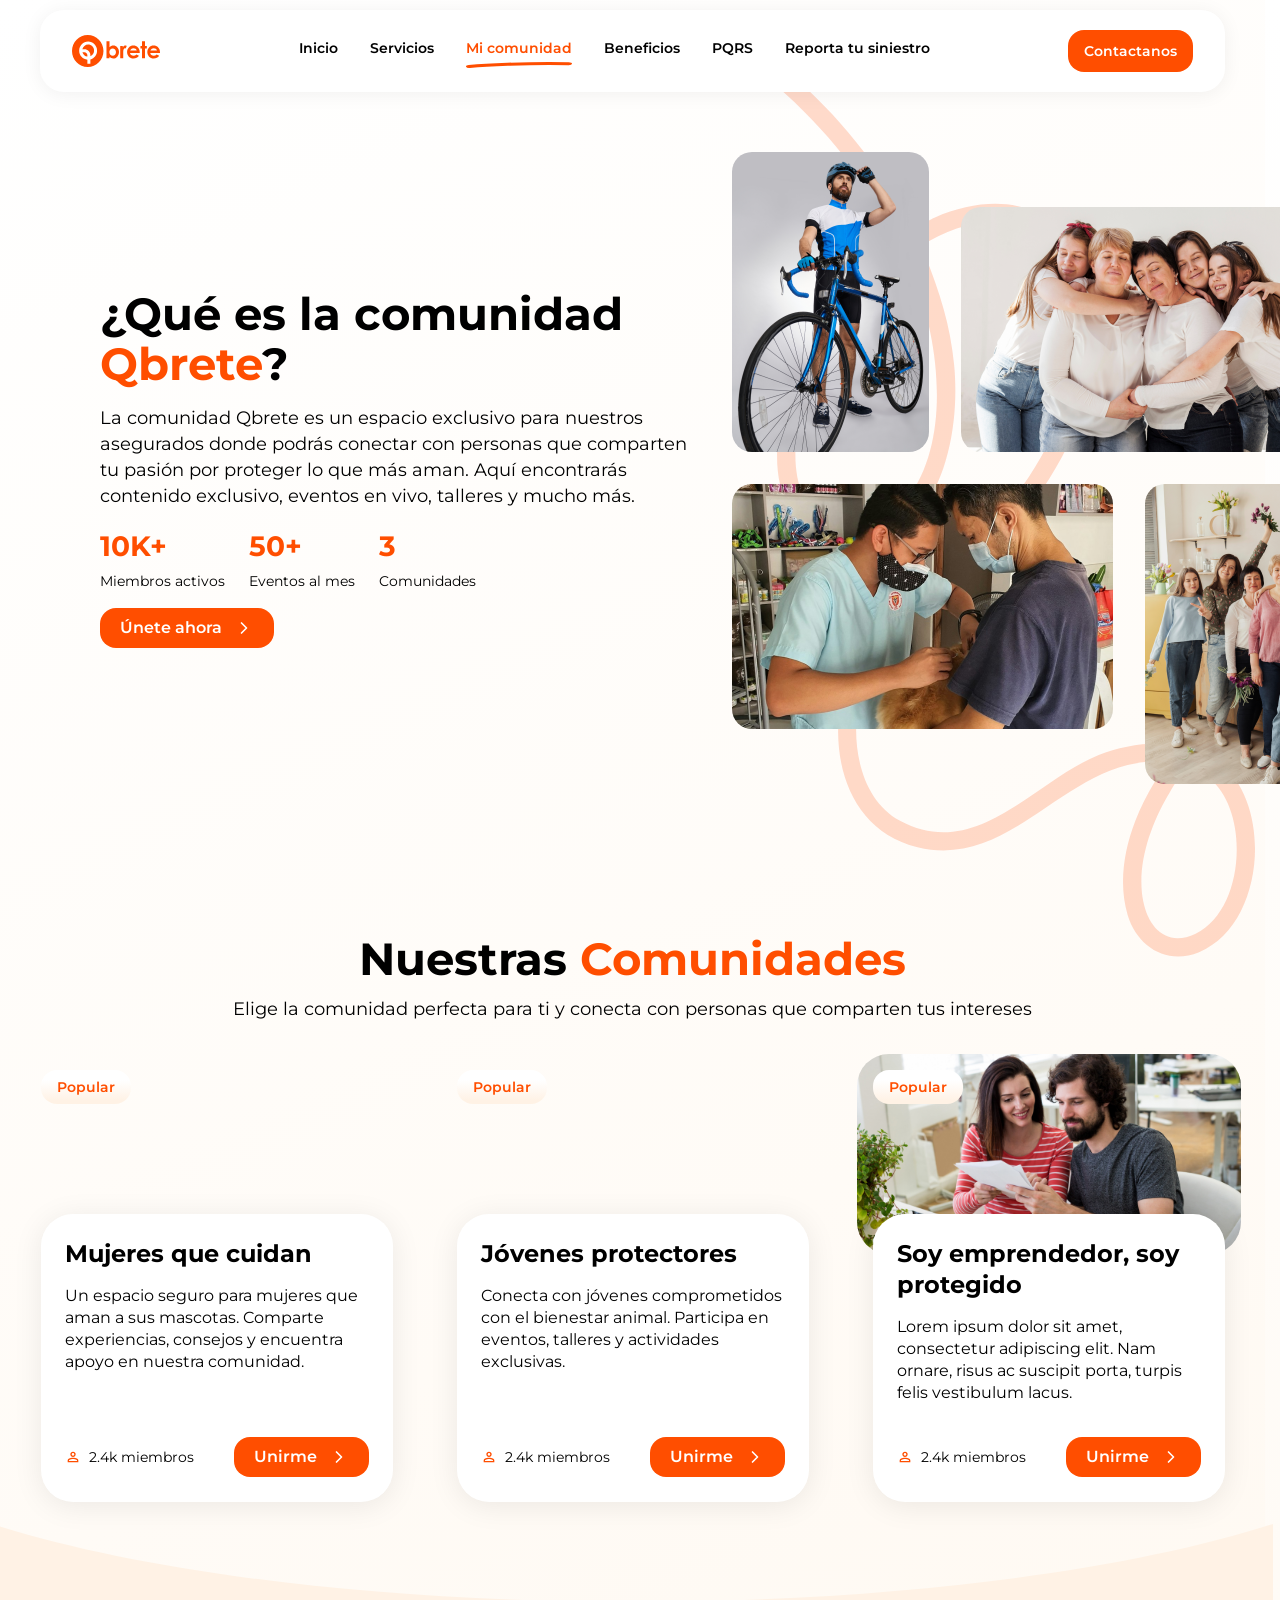
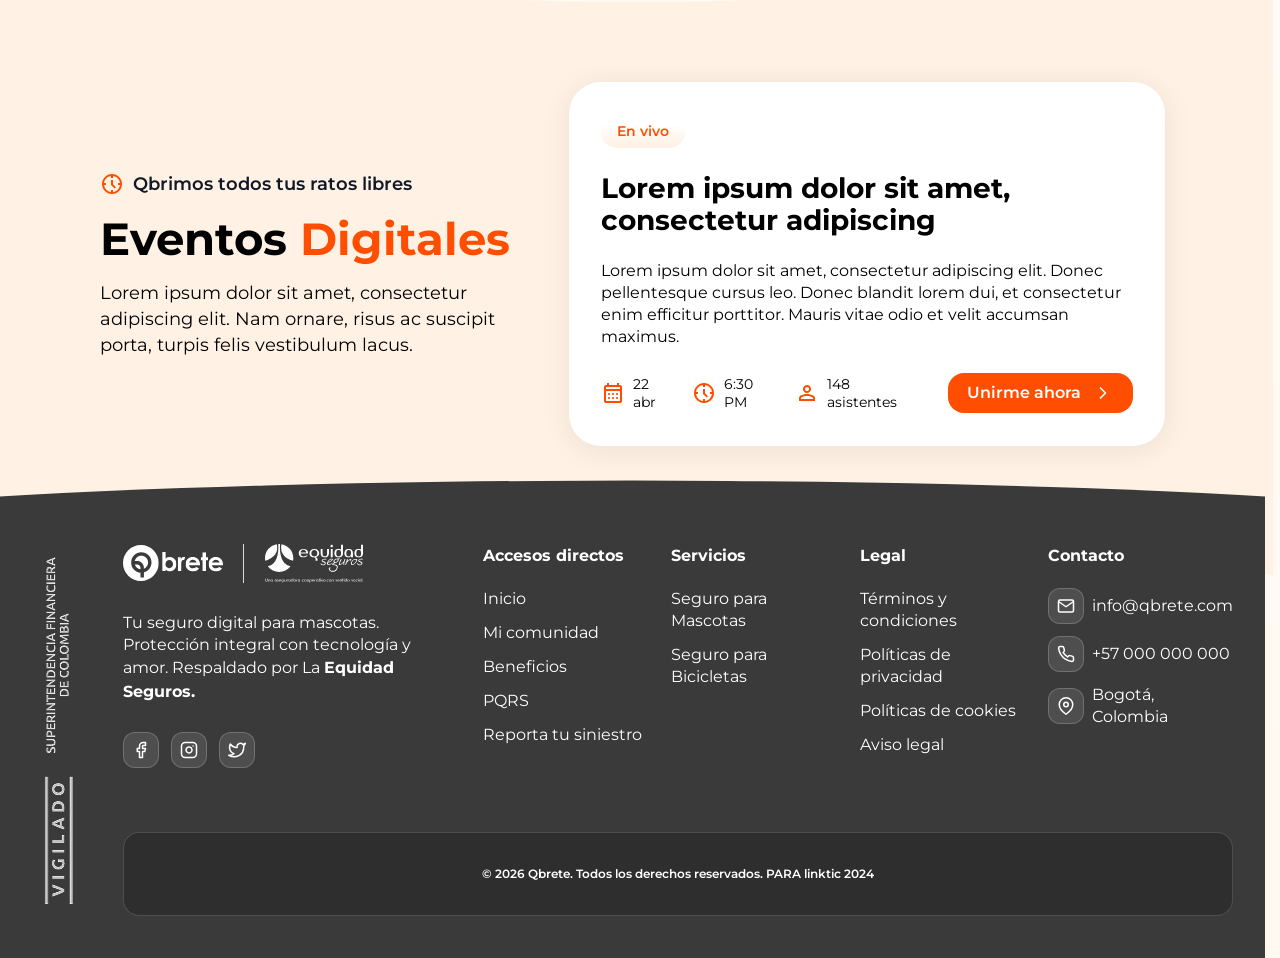
==== commit 26112b38: "fix_comunidad Se añade html de comunidad" ====
--- a/comunidad.html
+++ b/comunidad.html
@@ -863,7 +863,7 @@
         <div class="com-events-left">
           <div class="com-events-badge">
             <img src="assets/images/community/badge-icon.svg" alt="" />
-            <span>Qbrimos tus ratos libres</span>
+            <span>Qbrimos todos tus ratos libres</span>
           </div>
           <h2>Eventos <span style="color:#FF4E00">Digitales</span></h2>
           <p>Lorem ipsum dolor sit amet, consectetur adipiscing elit. Nam ornare, risus ac suscipit porta, turpis felis vestibulum lacus.</p>
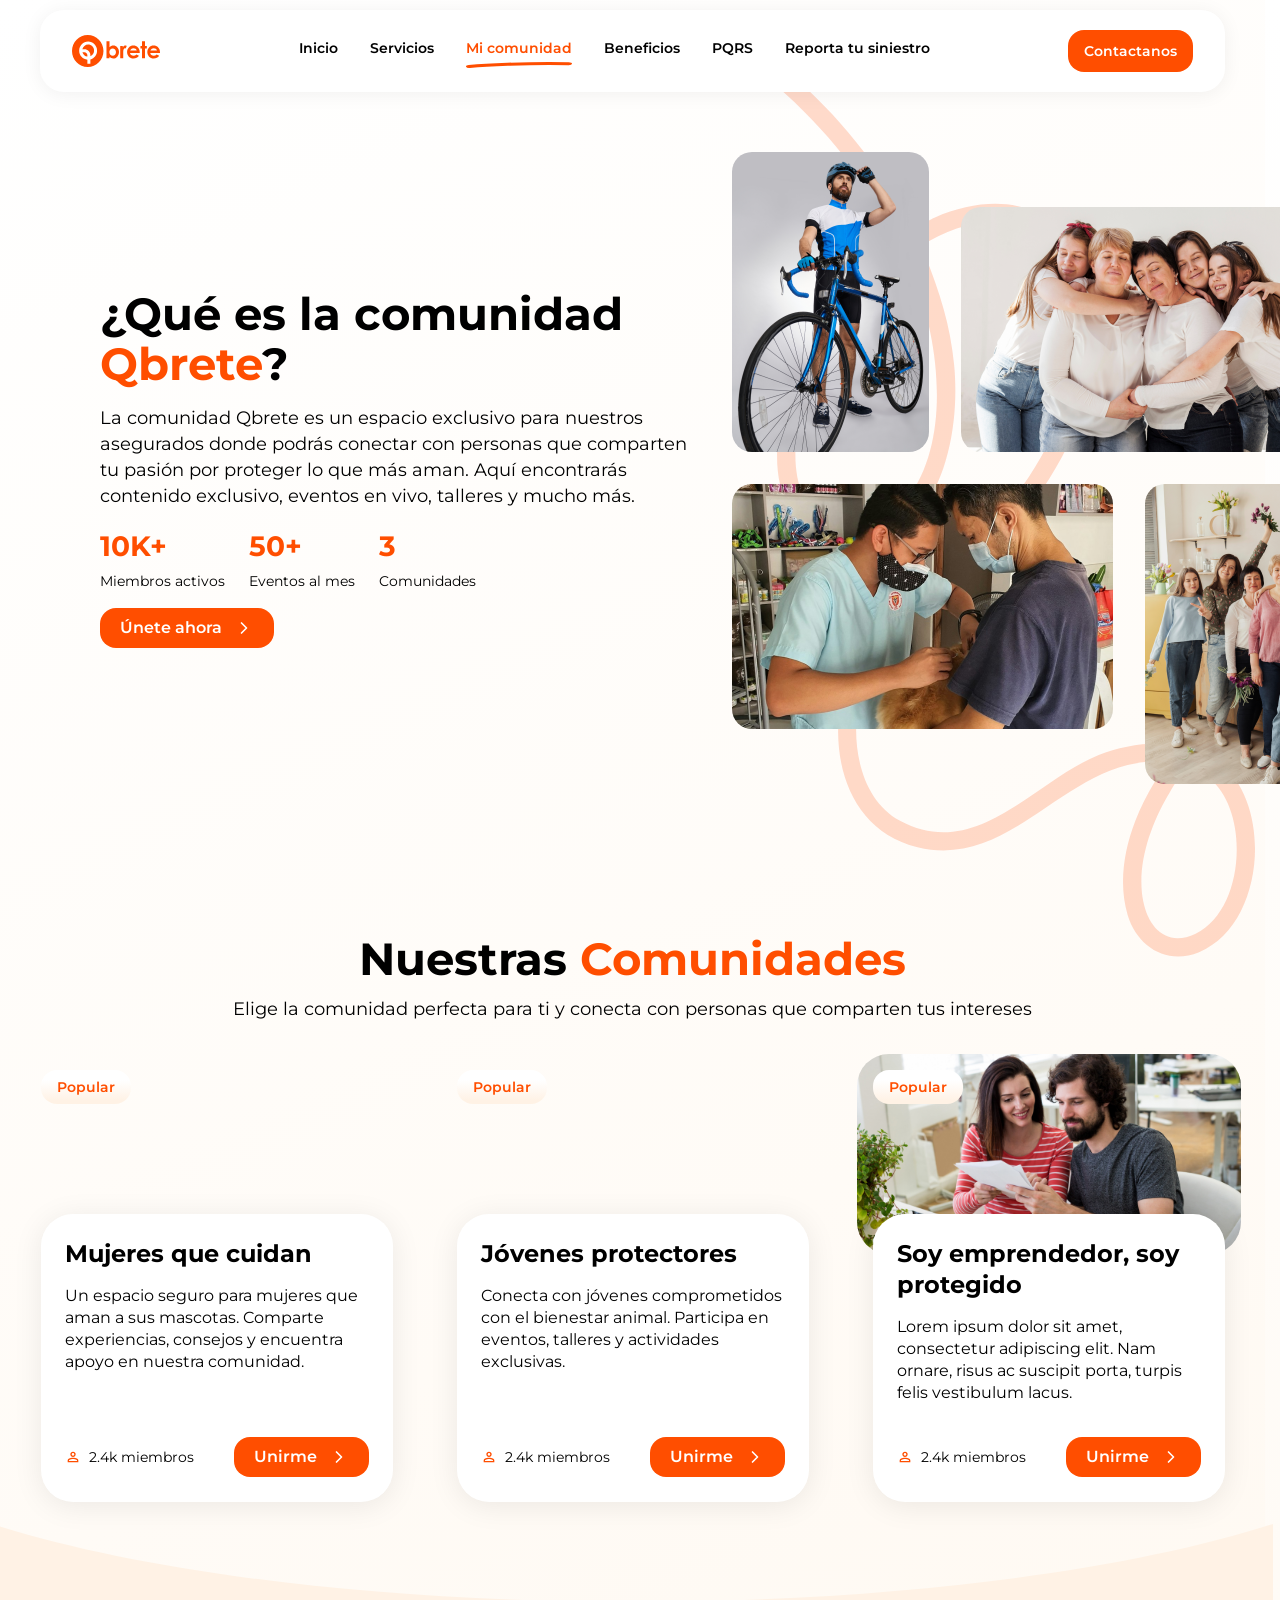
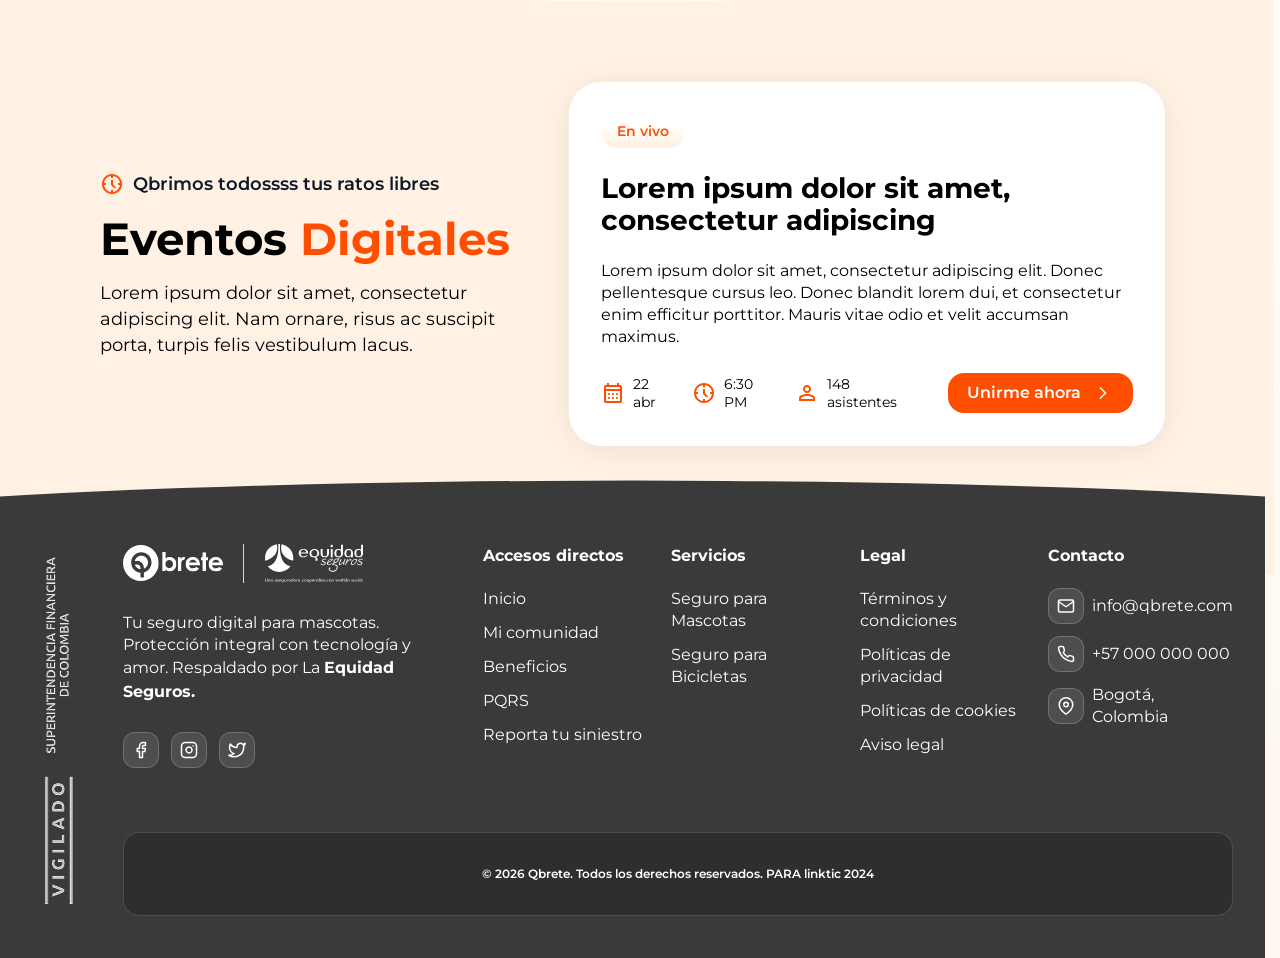
==== commit d380d4be: "fix_prueba prueba_2" ====
--- a/comunidad.html
+++ b/comunidad.html
@@ -863,7 +863,7 @@
         <div class="com-events-left">
           <div class="com-events-badge">
             <img src="assets/images/community/badge-icon.svg" alt="" />
-            <span>Qbrimos todos tus ratos libres</span>
+            <span>Qbrimos todossss tus ratos libres</span>
           </div>
           <h2>Eventos <span style="color:#FF4E00">Digitales</span></h2>
           <p>Lorem ipsum dolor sit amet, consectetur adipiscing elit. Nam ornare, risus ac suscipit porta, turpis felis vestibulum lacus.</p>
